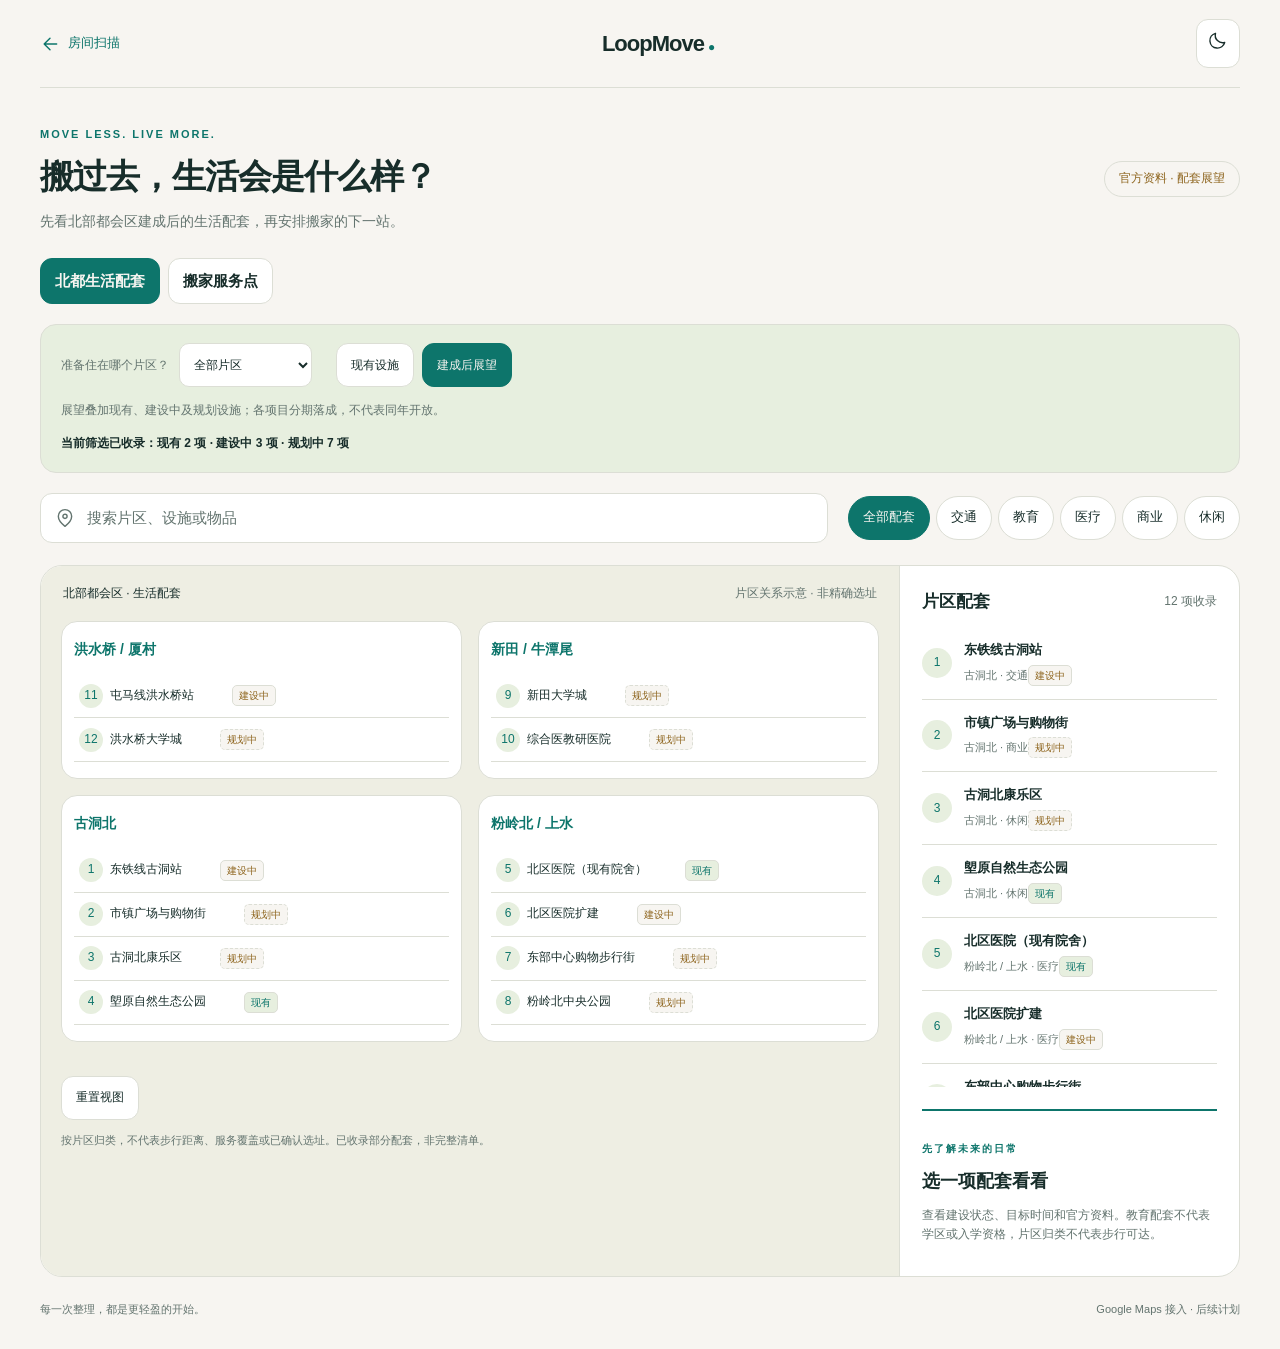
==== loopmove-map.html @ 80fe258e "Add moving map and Northern Metropolis facilities outlook" ====
<!doctype html>
<html lang="zh-CN">
<head>
<meta charset="utf-8">
<meta name="viewport" content="width=device-width,initial-scale=1,viewport-fit=cover">
<meta name="theme-color" content="#0d756b">
<title>LoopMove · 搬家地图</title>
<link rel="stylesheet" href="./loopmove-map.css">
<script src="./loopmove-map-data.js" defer></script>
<script src="./loopmove-map.js" defer></script>
</head>
<body>
<svg class="icons" xmlns="http://www.w3.org/2000/svg" aria-hidden="true"><symbol id="pin" viewBox="0 0 24 24"><path d="M20 10c0 6-8 12-8 12S4 16 4 10a8 8 0 1 1 16 0Z"/><circle cx="12" cy="10" r="2.5"/></symbol><symbol id="arrow" viewBox="0 0 24 24"><path d="m12 5-7 7 7 7M5 12h15"/></symbol><symbol id="locate" viewBox="0 0 24 24"><circle cx="12" cy="12" r="7"/><circle cx="12" cy="12" r="2"/><path d="M12 1v4m0 14v4M1 12h4m14 0h4"/></symbol><symbol id="moon" viewBox="0 0 24 24"><path d="M20 15A9 9 0 0 1 9 4a9 9 0 1 0 11 11Z"/></symbol></svg>
<div class="shell">
<header class="topbar"><a class="back" href="./loopmove-scan.html"><svg class="icon"><use href="#arrow"/></svg>房间扫描</a><span class="wordmark">LoopMove<span class="dot">●</span></span><button id="theme" class="icon-button" aria-label="切换深浅色" aria-pressed="false"><svg class="icon"><use href="#moon"/></svg></button></header>
<main>
<div class="intro"><div><p class="eyebrow">MOVE LESS. LIVE MORE.</p><h1>搬过去，生活会是什么样？</h1><p class="subtitle">先看北部都会区建成后的生活配套，再安排搬家的下一站。</p></div><span class="demo-badge" id="mode-badge">北都配套展望</span></div>
<div class="mode-tabs" role="group" aria-label="地图内容"><button data-mode="facilities" aria-pressed="true">北都生活配套</button><button data-mode="moving" aria-pressed="false">搬家服务点</button></div>
<section id="facility-controls" class="facility-controls" aria-label="配套筛选">
<label>准备住在哪个片区？<select id="district" aria-label="居住片区"></select></label>
<div class="view-tabs" role="group" aria-label="配套时间视角"><button data-view="current" aria-pressed="false">现有设施</button><button data-view="future" aria-pressed="true">建成后展望</button></div>
<p id="perspective-note">展望叠加现有、建设中及规划设施；各项目分期落成，不代表同年开放。</p>
<div id="facility-summary" class="facility-summary" role="status"></div>
</section>
<div class="toolbar"><label class="search"><svg class="icon"><use href="#pin"/></svg><input id="search" type="search" placeholder="搜索片区、设施或物品" aria-label="搜索片区、设施或物品" autocomplete="off"></label><div id="filters" class="filters" role="group" aria-label="地点类型"></div></div>
<div class="workspace">
<section class="map-panel" aria-label="深圳至香港地点示意图">
<div class="map-heading"><span id="map-title">北部都会区 · 生活配套</span><span id="map-subtitle">片区关系示意 · 非精确选址</span></div>
<div id="facility-map" class="facility-map" aria-label="北都片区配套示意"></div>
<div class="map" id="map" hidden>
<svg class="terrain" viewBox="0 0 800 540" preserveAspectRatio="none" aria-hidden="true">
<defs><pattern id="grid" width="48" height="48" patternUnits="userSpaceOnUse"><path d="M48 0H0V48" fill="none" class="grid"/></pattern></defs>
<rect width="800" height="540" class="land"/><rect width="800" height="540" fill="url(#grid)"/>
<path d="M0 240Q100 190 170 270T370 285T580 240T800 220V340Q680 310 575 338T380 355T170 348T0 335Z" class="water"/>
<path d="M50 435Q150 395 220 460T380 465L350 540H0V490Z M610 360Q760 300 800 390V540H690Q730 450 610 360Z M420 40Q540 90 650 30L720 120Q550 175 450 115Z" class="park"/>
<g class="roads"><path d="M0 125Q230 210 800 100M0 420Q240 370 450 400T800 450M160 0Q250 120 330 200M550 360Q540 440 530 540"/></g>
</svg>
<span class="region shenzhen">深圳 <small>SHENZHEN</small></span><span class="region hongkong">香港北部 <small>NORTHERN HONG KONG</small></span><span class="water-label">深 港 区 域 示 意</span><span class="north">↑ N</span>
<div id="markers"></div><div id="user-position" class="user-position" hidden aria-label="当前位置"></div>
</div>
<div class="map-actions"><button id="locate-button"><svg class="icon"><use href="#locate"/></svg>我的位置</button><button id="reset">重置视图</button></div>
<p class="map-note" id="map-note">按片区归类，不代表步行距离、服务覆盖或已确认选址。已收录部分配套，非完整清单。</p>
<p id="location-status" class="location-status" role="status"></p>
</section>
<aside class="places-panel" aria-label="地点列表和详情"><div class="list-heading"><h2 id="list-title">片区配套</h2><span id="count" role="status">正在加载…</span></div><div id="places"></div><section id="detail" class="detail" aria-label="地点详情" tabindex="-1"><p class="eyebrow">下一站，由你决定</p><h2>选一个地点看看</h2><p>点击地图标记或列表，查看适合整理的物品，并保存你的选择。</p></section><p id="save-status" role="status"></p></aside>
</div>
<footer><span>每一次整理，都是更轻盈的开始。</span><span>Google Maps 接入 · 后续计划</span></footer>
<noscript><p>请启用 JavaScript 以查看和筛选配套资料。</p></noscript>
</main></div>
</body></html>
---- loopmove-map.css ----
:root{color-scheme:light;--paper:#f7f5f1;--surface:#fff;--ink:#172d2a;--muted:#63746f;--line:#dcded5;--brand:#0d756b;--wash:#e7efdf;--water:#d3e6e4;--land:#eeeee3;--park:#dbe5cb;--road:#fffdf5;--amber:#8e651e}
:root[data-theme=dark]{color-scheme:dark;--paper:#111b1a;--surface:#1b2825;--ink:#e9eee6;--muted:#a9b8ae;--line:#36473f;--brand:#80cebb;--wash:#2c4033;--water:#214342;--land:#27372f;--park:#314936;--road:#4a5b4e;--amber:#e9bd6e}
*{box-sizing:border-box}body{margin:0;background:var(--paper);color:var(--ink);font:15px/1.6 -apple-system,BlinkMacSystemFont,"PingFang SC","Microsoft YaHei",sans-serif}button,input,a{font:inherit}button,a,input{touch-action:manipulation}button{cursor:pointer;color:inherit}button,a{min-height:44px}button{border:1px solid var(--line);background:var(--surface);border-radius:12px;padding:10px 14px}button:hover{border-color:var(--brand)}button:focus-visible,a:focus-visible,input:focus-visible{outline:3px solid var(--brand);outline-offset:3px}button:disabled{cursor:wait;opacity:.6}a{color:var(--brand);text-decoration:none}.icons{position:absolute;width:0;height:0;overflow:hidden}.icon{width:20px;height:20px;fill:none;stroke:currentColor;stroke-width:1.7;stroke-linecap:round;stroke-linejoin:round;flex:none}.shell{max-width:1280px;padding:0 40px;margin:auto}.topbar{height:88px;border-bottom:1px solid var(--line);display:flex;align-items:center;justify-content:space-between}.back{display:flex;align-items:center;gap:8px;font-size:13px}.wordmark{font-size:22px;font-weight:750;letter-spacing:-1px}.dot{color:var(--brand);font-size:12px;margin-left:4px}.icon-button{width:44px;padding:10px}.intro{display:flex;align-items:center;justify-content:space-between;gap:20px;padding:38px 0 26px}.eyebrow{color:var(--brand);font-size:11px;letter-spacing:2px;font-weight:700;margin:0 0 10px}h1{font-size:34px;letter-spacing:-1px;line-height:1.3;margin:0 0 12px}p{margin:0}.subtitle{color:var(--muted);font-size:14px}.demo-badge{white-space:nowrap;font-size:12px;border:1px solid var(--line);border-radius:30px;padding:7px 14px;color:var(--amber)}.toolbar{display:flex;gap:20px;align-items:center;margin-bottom:22px;flex-wrap:wrap}.search{display:flex;align-items:center;gap:10px;background:var(--surface);border:1px solid var(--line);border-radius:12px;padding:0 14px;flex:1;min-width:240px;color:var(--muted)}input{width:100%;min-height:48px;border:0;background:transparent;color:var(--ink);min-width:0}input::placeholder{color:var(--muted)}.filters{display:flex;gap:6px;flex-wrap:wrap}.filters button{border-radius:24px;font-size:13px}.filters button[aria-pressed=true]{color:var(--paper);background:var(--brand);border-color:var(--brand)}.workspace{display:grid;grid-template-columns:minmax(0,1fr) 340px;border:1px solid var(--line);border-radius:22px;overflow:hidden;background:var(--surface)}.map-panel{min-width:0;position:relative;background:var(--land)}.map-heading{padding:18px 22px;display:flex;justify-content:space-between;gap:12px;font-size:12px}.map-heading span:last-child{color:var(--muted)}.map{position:relative;height:470px;overflow:hidden}.terrain{position:absolute;inset:0;width:100%;height:100%}.land{fill:var(--land)}.grid{stroke:var(--line);stroke-width:.7}.water{fill:var(--water)}.park{fill:var(--park)}.roads{stroke:var(--road);stroke-width:9;fill:none}.region{position:absolute;font-weight:650;letter-spacing:3px;pointer-events:none}.region small{display:block;font-size:9px;font-weight:500;letter-spacing:2px;color:var(--muted)}.shenzhen{left:6%;top:3%}.hongkong{left:8%;bottom:6%}.water-label{position:absolute;top:53%;left:33%;font-size:11px;letter-spacing:4px;color:var(--muted)}.north{position:absolute;right:20px;bottom:20px;font-size:12px}.marker{position:absolute;transform:translate(-50%,-50%);width:44px;height:44px;border-radius:50%;border:3px solid var(--surface);background:var(--brand);color:var(--paper);padding:0;box-shadow:0 3px 10px #142b2925;font-size:14px;font-weight:700}.marker[data-category=donate]{background:#8e6939;color:white}.marker[data-category=pickup]{background:#4c697e;color:white}.marker[data-category=movein]{background:#675b7e;color:white}.marker[aria-pressed=true]{outline:3px solid var(--ink);outline-offset:3px;z-index:2}.marker:hover{z-index:3}.map-actions{display:flex;gap:8px;padding:4px 20px 12px}.map-actions button{display:flex;align-items:center;gap:8px;font-size:12px}.map-note,.location-status{font-size:11px;color:var(--muted);padding:0 20px 14px}.location-status:empty{display:none}.user-position{position:absolute;width:17px;height:17px;border:3px solid white;background:#3079d6;box-shadow:0 0 0 6px #3079d633;border-radius:50%;transform:translate(-50%,-50%);pointer-events:none}.places-panel{padding:22px;border-left:1px solid var(--line)}.list-heading{display:flex;justify-content:space-between;align-items:center;margin-bottom:12px}h2{font-size:17px;margin:0}.list-heading span{color:var(--muted);font-size:12px}.place{display:flex;width:100%;text-align:left;align-items:center;gap:12px;padding:13px 0;border:0;border-bottom:1px solid var(--line);border-radius:0;background:transparent}.place[aria-pressed=true]{background:var(--wash)}.place .number{width:30px;height:30px;background:var(--wash);border-radius:50%;display:grid;place-items:center;font-size:12px;flex:none;color:var(--brand)}.place strong{font-size:13px;display:block}.place small{font-size:11px;color:var(--muted)}.detail{margin-top:22px;border-top:2px solid var(--brand);padding-top:20px}.detail p{font-size:12px;color:var(--muted);margin:10px 0}.detail .eyebrow{color:var(--brand);font-size:10px}.detail h2{font-size:18px}.detail .primary{width:100%;background:var(--brand);color:var(--paper);margin-top:4px;border:0}.empty{padding:25px 0;color:var(--muted);font-size:13px}.empty button{margin-top:14px}#save-status{font-size:12px;color:var(--brand);margin-top:10px}footer{display:flex;justify-content:space-between;gap:16px;color:var(--muted);font-size:11px;padding:24px 0 30px}
@media(min-width:1000px){.map{height:510px}}
@media(max-width:760px){.shell{padding:0 18px}.topbar{height:68px}.wordmark{font-size:20px}.intro{padding:26px 0 20px;align-items:flex-start;gap:10px}h1{font-size:26px}.subtitle{font-size:12px;max-width:260px}.demo-badge{padding:4px 9px;font-size:10px}.toolbar{gap:12px}.search{flex-basis:100%}.filters{gap:5px}.filters button{padding:8px 12px;font-size:12px}.workspace{grid-template-columns:1fr;border-radius:16px}.map{height:340px}.map-heading{padding:16px;font-size:10px}.places-panel{border-left:0;border-top:1px solid var(--line);padding:20px}.region{font-size:13px;letter-spacing:1px}.region small{font-size:7px}.water-label{font-size:8px;left:26%;letter-spacing:2px}.map-actions{padding-left:16px}.map-note,.location-status{padding-left:16px;padding-right:16px}.marker{width:44px;height:44px}footer{flex-direction:column;gap:5px}.detail{scroll-margin:20px}}
@media(prefers-reduced-motion:reduce){*{scroll-behavior:auto!important;transition:none!important}}
/* Facilities: a regional planning view, separate from fictional moving service points. */
[hidden]{display:none!important}.mode-tabs,.view-tabs{display:flex;gap:8px;flex-wrap:wrap}.mode-tabs{margin-bottom:20px}.mode-tabs button{font-weight:650}.mode-tabs button[aria-pressed=true],.view-tabs button[aria-pressed=true]{background:var(--brand);color:var(--paper);border-color:var(--brand)}.facility-controls{padding:18px 20px;background:var(--wash);border:1px solid var(--line);border-radius:16px;margin-bottom:20px;display:flex;align-items:center;flex-wrap:wrap;gap:14px 24px}.facility-controls label{font-size:12px;color:var(--muted)}select{font:inherit;color:var(--ink);background:var(--surface);border:1px solid var(--line);min-height:44px;border-radius:10px;padding:8px 30px 8px 10px;margin-left:10px;max-width:100%}select:focus-visible{outline:3px solid var(--brand);outline-offset:2px}.view-tabs button{font-size:12px}.facility-controls p{width:100%;font-size:12px;color:var(--muted)}.facility-summary{font-size:12px;font-weight:600}.facility-map{padding:0 20px 20px;display:grid;grid-template-columns:1fr 1fr;gap:16px}.district-group{padding:16px 12px;background:var(--surface);border:1px solid var(--line);border-radius:16px;min-width:0}.district-group h3{margin:0 0 14px;font-size:14px;color:var(--brand)}.facility-pin{display:flex;flex-wrap:wrap;align-items:center;gap:7px;width:100%;text-align:left;padding:9px 5px;border:0;border-bottom:1px solid var(--line);border-radius:0;font-size:12px}.facility-pin[aria-pressed=true]{background:var(--wash);outline:2px solid var(--brand);border-radius:8px}.facility-pin .number{background:var(--wash);color:var(--brand);width:24px;height:24px;display:grid;place-items:center;border-radius:50%;flex:none}.status-badge{display:inline-block;border:1px solid var(--line);border-radius:5px;padding:1px 6px;font-size:10px;line-height:1.7;width:fit-content;margin-top:4px;white-space:nowrap;color:var(--brand);background:var(--wash)}.status-badge[data-status=planned]{border-style:dashed;color:var(--amber);background:var(--paper)}.status-badge[data-status=building]{color:var(--amber);background:var(--paper)}.facility-pin .status-badge{margin-left:31px;margin-top:0}.district-empty{color:var(--muted);font-size:12px}.source-link{display:flex;align-items:center;text-decoration:underline;font-size:12px;overflow-wrap:anywhere}.detail .timing{font-weight:700;color:var(--ink)}#places{max-height:460px;overflow-y:auto;overscroll-behavior:contain}.facility-map~.map-actions{margin-top:10px}
@media(max-width:1000px){.facility-map{grid-template-columns:1fr}.facility-pin .status-badge{margin-left:auto}}
@media(max-width:760px){.facility-controls{padding:14px;gap:12px}.facility-controls label{display:flex;flex-direction:column;gap:6px;width:100%}select{margin-left:0}.facility-map{padding:0 14px 14px;gap:12px}.intro{flex-wrap:wrap}.intro h1{font-size:25px}.subtitle{max-width:100%}.facility-pin{min-height:48px}.facility-summary{font-size:11px}#places{max-height:320px}}
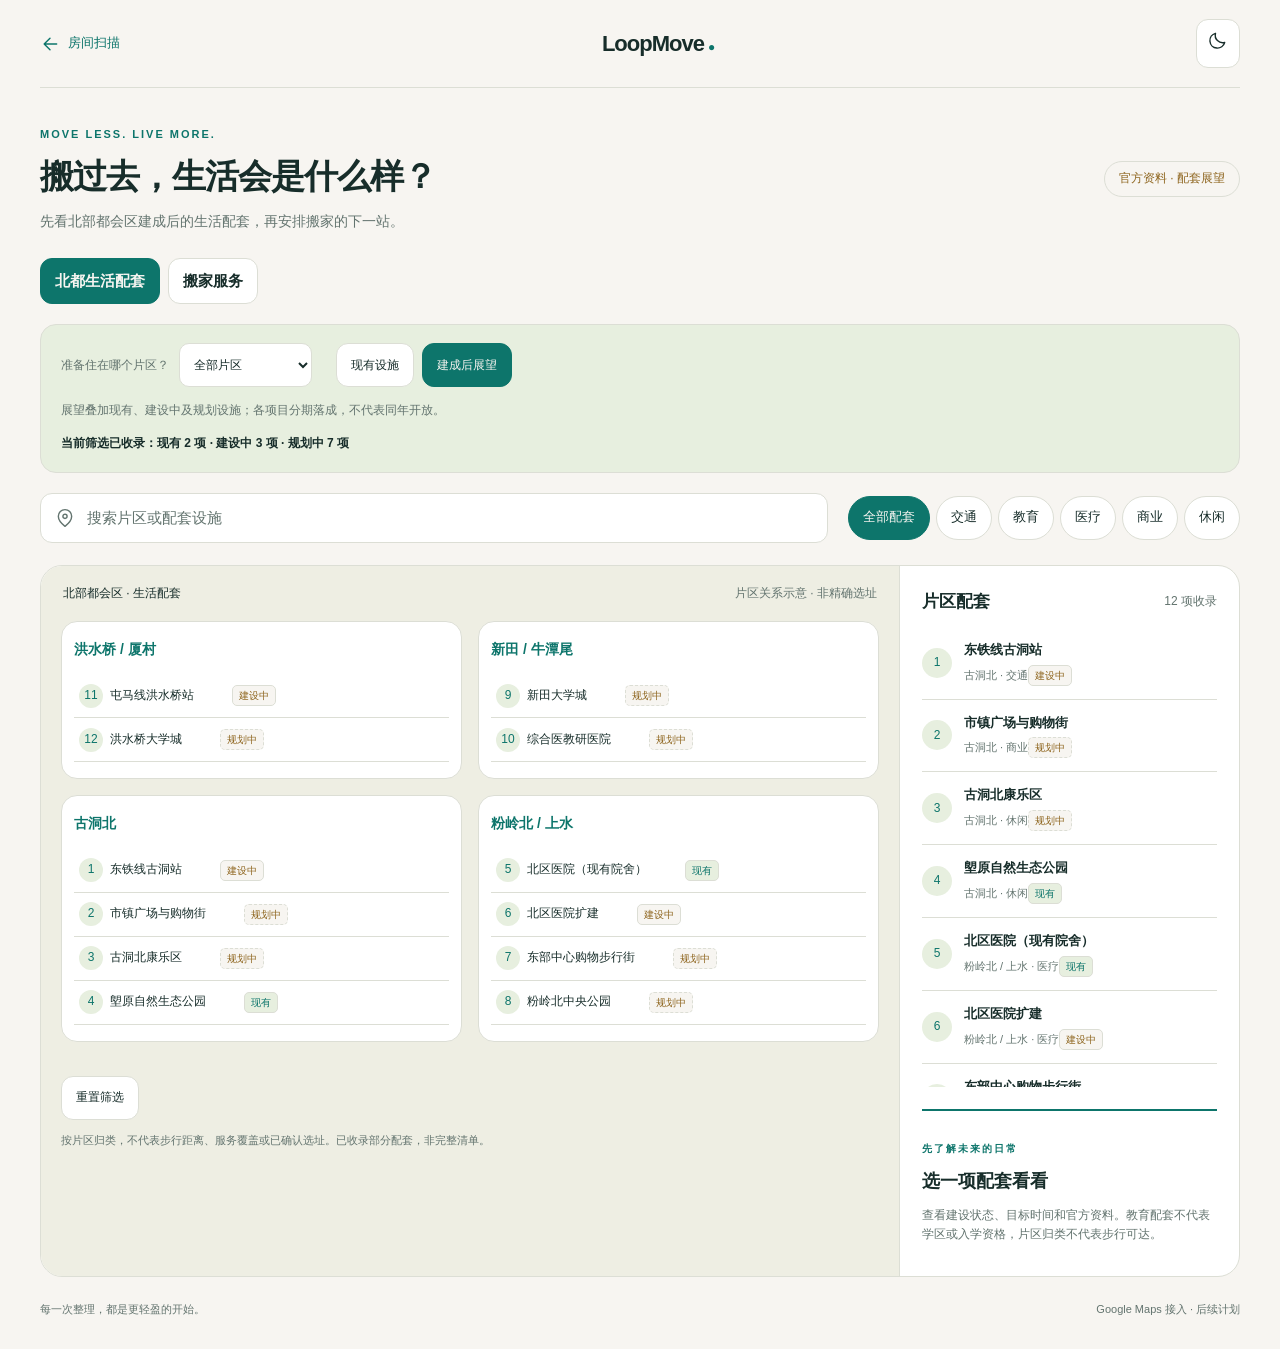
==== commit b2c9b458: "Replace moving service map with linked service cards" ====
--- a/loopmove-map.html
+++ b/loopmove-map.html
@@ -4,18 +4,18 @@
 <meta charset="utf-8">
 <meta name="viewport" content="width=device-width,initial-scale=1,viewport-fit=cover">
 <meta name="theme-color" content="#0d756b">
-<title>LoopMove · 搬家地图</title>
+<title>LoopMove · 生活配套与搬家服务</title>
 <link rel="stylesheet" href="./loopmove-map.css">
 <script src="./loopmove-map-data.js" defer></script>
 <script src="./loopmove-map.js" defer></script>
 </head>
 <body>
-<svg class="icons" xmlns="http://www.w3.org/2000/svg" aria-hidden="true"><symbol id="pin" viewBox="0 0 24 24"><path d="M20 10c0 6-8 12-8 12S4 16 4 10a8 8 0 1 1 16 0Z"/><circle cx="12" cy="10" r="2.5"/></symbol><symbol id="arrow" viewBox="0 0 24 24"><path d="m12 5-7 7 7 7M5 12h15"/></symbol><symbol id="locate" viewBox="0 0 24 24"><circle cx="12" cy="12" r="7"/><circle cx="12" cy="12" r="2"/><path d="M12 1v4m0 14v4M1 12h4m14 0h4"/></symbol><symbol id="moon" viewBox="0 0 24 24"><path d="M20 15A9 9 0 0 1 9 4a9 9 0 1 0 11 11Z"/></symbol></svg>
+<svg class="icons" xmlns="http://www.w3.org/2000/svg" aria-hidden="true"><symbol id="service-box" viewBox="0 0 24 24"><path d="m3 7 9-4 9 4v11l-9 4-9-4V7Zm0 0 9 4 9-4M12 11v11M7 5l10 4"/></symbol><symbol id="service-recycle" viewBox="0 0 24 24"><path d="m9 6 3-4 5 8m-4-1 4 1 1-4M19 13l3 4-9 1m2-3-2 3 3 3M9 18H3l4-8m-3 1 3-1 2 3"/></symbol><symbol id="service-appliance" viewBox="0 0 24 24"><rect x="5" y="2" width="14" height="20" rx="2"/><path d="M5 9h14M8 5v1m0 7v3"/></symbol><symbol id="service-heart" viewBox="0 0 24 24"><path d="M12 21 3 12C-2 5 7-1 12 6 17-1 26 5 21 12Z"/></symbol><symbol id="service-tag" viewBox="0 0 24 24"><path d="M3 3h9l10 10-9 9L3 12Z"/><circle cx="8" cy="8" r="1"/></symbol><symbol id="service-truck" viewBox="0 0 24 24"><path d="M2 5h12v12H2Zm12 5h4l4 4v3h-8"/><circle cx="6" cy="18" r="2"/><circle cx="18" cy="18" r="2"/></symbol><symbol id="pin" viewBox="0 0 24 24"><path d="M20 10c0 6-8 12-8 12S4 16 4 10a8 8 0 1 1 16 0Z"/><circle cx="12" cy="10" r="2.5"/></symbol><symbol id="arrow" viewBox="0 0 24 24"><path d="m12 5-7 7 7 7M5 12h15"/></symbol><symbol id="locate" viewBox="0 0 24 24"><circle cx="12" cy="12" r="7"/><circle cx="12" cy="12" r="2"/><path d="M12 1v4m0 14v4M1 12h4m14 0h4"/></symbol><symbol id="moon" viewBox="0 0 24 24"><path d="M20 15A9 9 0 0 1 9 4a9 9 0 1 0 11 11Z"/></symbol></svg>
 <div class="shell">
 <header class="topbar"><a class="back" href="./loopmove-scan.html"><svg class="icon"><use href="#arrow"/></svg>房间扫描</a><span class="wordmark">LoopMove<span class="dot">●</span></span><button id="theme" class="icon-button" aria-label="切换深浅色" aria-pressed="false"><svg class="icon"><use href="#moon"/></svg></button></header>
 <main>
 <div class="intro"><div><p class="eyebrow">MOVE LESS. LIVE MORE.</p><h1>搬过去，生活会是什么样？</h1><p class="subtitle">先看北部都会区建成后的生活配套，再安排搬家的下一站。</p></div><span class="demo-badge" id="mode-badge">北都配套展望</span></div>
-<div class="mode-tabs" role="group" aria-label="地图内容"><button data-mode="facilities" aria-pressed="true">北都生活配套</button><button data-mode="moving" aria-pressed="false">搬家服务点</button></div>
+<div class="mode-tabs" role="group" aria-label="探索内容"><button data-mode="facilities" aria-pressed="true">北都生活配套</button><button data-mode="moving" aria-pressed="false">搬家服务</button></div>
 <section id="facility-controls" class="facility-controls" aria-label="配套筛选">
 <label>准备住在哪个片区？<select id="district" aria-label="居住片区"></select></label>
 <div class="view-tabs" role="group" aria-label="配套时间视角"><button data-view="current" aria-pressed="false">现有设施</button><button data-view="future" aria-pressed="true">建成后展望</button></div>
@@ -23,24 +23,18 @@
 <div id="facility-summary" class="facility-summary" role="status"></div>
 </section>
 <div class="toolbar"><label class="search"><svg class="icon"><use href="#pin"/></svg><input id="search" type="search" placeholder="搜索片区、设施或物品" aria-label="搜索片区、设施或物品" autocomplete="off"></label><div id="filters" class="filters" role="group" aria-label="地点类型"></div></div>
-<div class="workspace">
+<section id="services-panel" hidden aria-label="搬家服务网站">
+<div class="services-heading"><div><p class="eyebrow">给物品安排下一站</p><h2>需要哪一种帮助？</h2><p>回收、捐赠、转卖或搬运，点击卡片前往对应网站。</p></div><span id="service-count" role="status"></span></div>
+<div id="service-cards" class="service-grid"></div>
+<p class="services-note">服务由对应机构或平台提供，接收条件、费用及预约安排请在对方网站确认。链接核查：2026-10-08。</p>
+</section>
+<div class="workspace" id="facility-workspace">
 <section class="map-panel" aria-label="深圳至香港地点示意图">
 <div class="map-heading"><span id="map-title">北部都会区 · 生活配套</span><span id="map-subtitle">片区关系示意 · 非精确选址</span></div>
 <div id="facility-map" class="facility-map" aria-label="北都片区配套示意"></div>
-<div class="map" id="map" hidden>
-<svg class="terrain" viewBox="0 0 800 540" preserveAspectRatio="none" aria-hidden="true">
-<defs><pattern id="grid" width="48" height="48" patternUnits="userSpaceOnUse"><path d="M48 0H0V48" fill="none" class="grid"/></pattern></defs>
-<rect width="800" height="540" class="land"/><rect width="800" height="540" fill="url(#grid)"/>
-<path d="M0 240Q100 190 170 270T370 285T580 240T800 220V340Q680 310 575 338T380 355T170 348T0 335Z" class="water"/>
-<path d="M50 435Q150 395 220 460T380 465L350 540H0V490Z M610 360Q760 300 800 390V540H690Q730 450 610 360Z M420 40Q540 90 650 30L720 120Q550 175 450 115Z" class="park"/>
-<g class="roads"><path d="M0 125Q230 210 800 100M0 420Q240 370 450 400T800 450M160 0Q250 120 330 200M550 360Q540 440 530 540"/></g>
-</svg>
-<span class="region shenzhen">深圳 <small>SHENZHEN</small></span><span class="region hongkong">香港北部 <small>NORTHERN HONG KONG</small></span><span class="water-label">深 港 区 域 示 意</span><span class="north">↑ N</span>
-<div id="markers"></div><div id="user-position" class="user-position" hidden aria-label="当前位置"></div>
-</div>
-<div class="map-actions"><button id="locate-button"><svg class="icon"><use href="#locate"/></svg>我的位置</button><button id="reset">重置视图</button></div>
+<div class="map-actions"><button id="reset">重置筛选</button></div>
 <p class="map-note" id="map-note">按片区归类，不代表步行距离、服务覆盖或已确认选址。已收录部分配套，非完整清单。</p>
-<p id="location-status" class="location-status" role="status"></p>
+
 </section>
 <aside class="places-panel" aria-label="地点列表和详情"><div class="list-heading"><h2 id="list-title">片区配套</h2><span id="count" role="status">正在加载…</span></div><div id="places"></div><section id="detail" class="detail" aria-label="地点详情" tabindex="-1"><p class="eyebrow">下一站，由你决定</p><h2>选一个地点看看</h2><p>点击地图标记或列表，查看适合整理的物品，并保存你的选择。</p></section><p id="save-status" role="status"></p></aside>
 </div>
--- a/loopmove-map.css
+++ b/loopmove-map.css
@@ -8,3 +8,7 @@
 [hidden]{display:none!important}.mode-tabs,.view-tabs{display:flex;gap:8px;flex-wrap:wrap}.mode-tabs{margin-bottom:20px}.mode-tabs button{font-weight:650}.mode-tabs button[aria-pressed=true],.view-tabs button[aria-pressed=true]{background:var(--brand);color:var(--paper);border-color:var(--brand)}.facility-controls{padding:18px 20px;background:var(--wash);border:1px solid var(--line);border-radius:16px;margin-bottom:20px;display:flex;align-items:center;flex-wrap:wrap;gap:14px 24px}.facility-controls label{font-size:12px;color:var(--muted)}select{font:inherit;color:var(--ink);background:var(--surface);border:1px solid var(--line);min-height:44px;border-radius:10px;padding:8px 30px 8px 10px;margin-left:10px;max-width:100%}select:focus-visible{outline:3px solid var(--brand);outline-offset:2px}.view-tabs button{font-size:12px}.facility-controls p{width:100%;font-size:12px;color:var(--muted)}.facility-summary{font-size:12px;font-weight:600}.facility-map{padding:0 20px 20px;display:grid;grid-template-columns:1fr 1fr;gap:16px}.district-group{padding:16px 12px;background:var(--surface);border:1px solid var(--line);border-radius:16px;min-width:0}.district-group h3{margin:0 0 14px;font-size:14px;color:var(--brand)}.facility-pin{display:flex;flex-wrap:wrap;align-items:center;gap:7px;width:100%;text-align:left;padding:9px 5px;border:0;border-bottom:1px solid var(--line);border-radius:0;font-size:12px}.facility-pin[aria-pressed=true]{background:var(--wash);outline:2px solid var(--brand);border-radius:8px}.facility-pin .number{background:var(--wash);color:var(--brand);width:24px;height:24px;display:grid;place-items:center;border-radius:50%;flex:none}.status-badge{display:inline-block;border:1px solid var(--line);border-radius:5px;padding:1px 6px;font-size:10px;line-height:1.7;width:fit-content;margin-top:4px;white-space:nowrap;color:var(--brand);background:var(--wash)}.status-badge[data-status=planned]{border-style:dashed;color:var(--amber);background:var(--paper)}.status-badge[data-status=building]{color:var(--amber);background:var(--paper)}.facility-pin .status-badge{margin-left:31px;margin-top:0}.district-empty{color:var(--muted);font-size:12px}.source-link{display:flex;align-items:center;text-decoration:underline;font-size:12px;overflow-wrap:anywhere}.detail .timing{font-weight:700;color:var(--ink)}#places{max-height:460px;overflow-y:auto;overscroll-behavior:contain}.facility-map~.map-actions{margin-top:10px}
 @media(max-width:1000px){.facility-map{grid-template-columns:1fr}.facility-pin .status-badge{margin-left:auto}}
 @media(max-width:760px){.facility-controls{padding:14px;gap:12px}.facility-controls label{display:flex;flex-direction:column;gap:6px;width:100%}select{margin-left:0}.facility-map{padding:0 14px 14px;gap:12px}.intro{flex-wrap:wrap}.intro h1{font-size:25px}.subtitle{max-width:100%}.facility-pin{min-height:48px}.facility-summary{font-size:11px}#places{max-height:320px}}
+/* External service directory: the entire card is a normal outbound link. */
+.services-heading{display:flex;align-items:center;justify-content:space-between;gap:20px;margin:28px 0 20px}.services-heading h2{font-size:24px;margin:0 0 8px}.services-heading p:not(.eyebrow),#service-count{color:var(--muted);font-size:13px}.service-grid{display:grid;grid-template-columns:repeat(3,minmax(0,1fr));gap:18px}.service-card{display:flex;flex-direction:column;min-width:0;border:1px solid var(--line);border-radius:20px;padding:24px;background:var(--surface);color:var(--ink);transition:transform .15s,border-color .15s}.service-card:hover{transform:translateY(-3px);border-color:var(--brand)}.service-top{display:flex;justify-content:space-between;align-items:center;gap:10px;margin-bottom:24px}.service-icon{width:48px;height:48px;padding:12px;background:var(--wash);color:var(--brand);border-radius:14px;fill:none;stroke:currentColor;stroke-width:1.7;stroke-linecap:round;stroke-linejoin:round;flex:none}.service-card[data-category=donate] .service-icon{color:var(--amber)}.service-label{font-size:11px;color:var(--muted)}.service-card h3{font-size:19px;line-height:1.4;margin:0 0 12px}.service-description{font-size:14px;line-height:1.8;margin-bottom:12px}.service-note{font-size:12px;color:var(--muted);line-height:1.7;margin-bottom:24px}.service-bottom{display:flex;justify-content:space-between;align-items:center;gap:12px;padding-top:18px;margin-top:auto;border-top:1px solid var(--line);font-size:11px}.service-bottom strong{color:var(--brand);font-size:12px}.service-domain{font-size:10px;color:var(--muted);margin-top:10px;overflow-wrap:anywhere}.services-note{font-size:12px;color:var(--muted);margin-top:22px}.service-grid>.empty{grid-column:1/-1}
+@media(max-width:1000px){.service-grid{grid-template-columns:repeat(2,minmax(0,1fr))}}
+@media(max-width:600px){.service-grid{grid-template-columns:1fr}.service-card{padding:22px}.services-heading{align-items:flex-start}.services-heading h2{font-size:22px}.service-top{margin-bottom:18px}#service-count{white-space:nowrap}}
